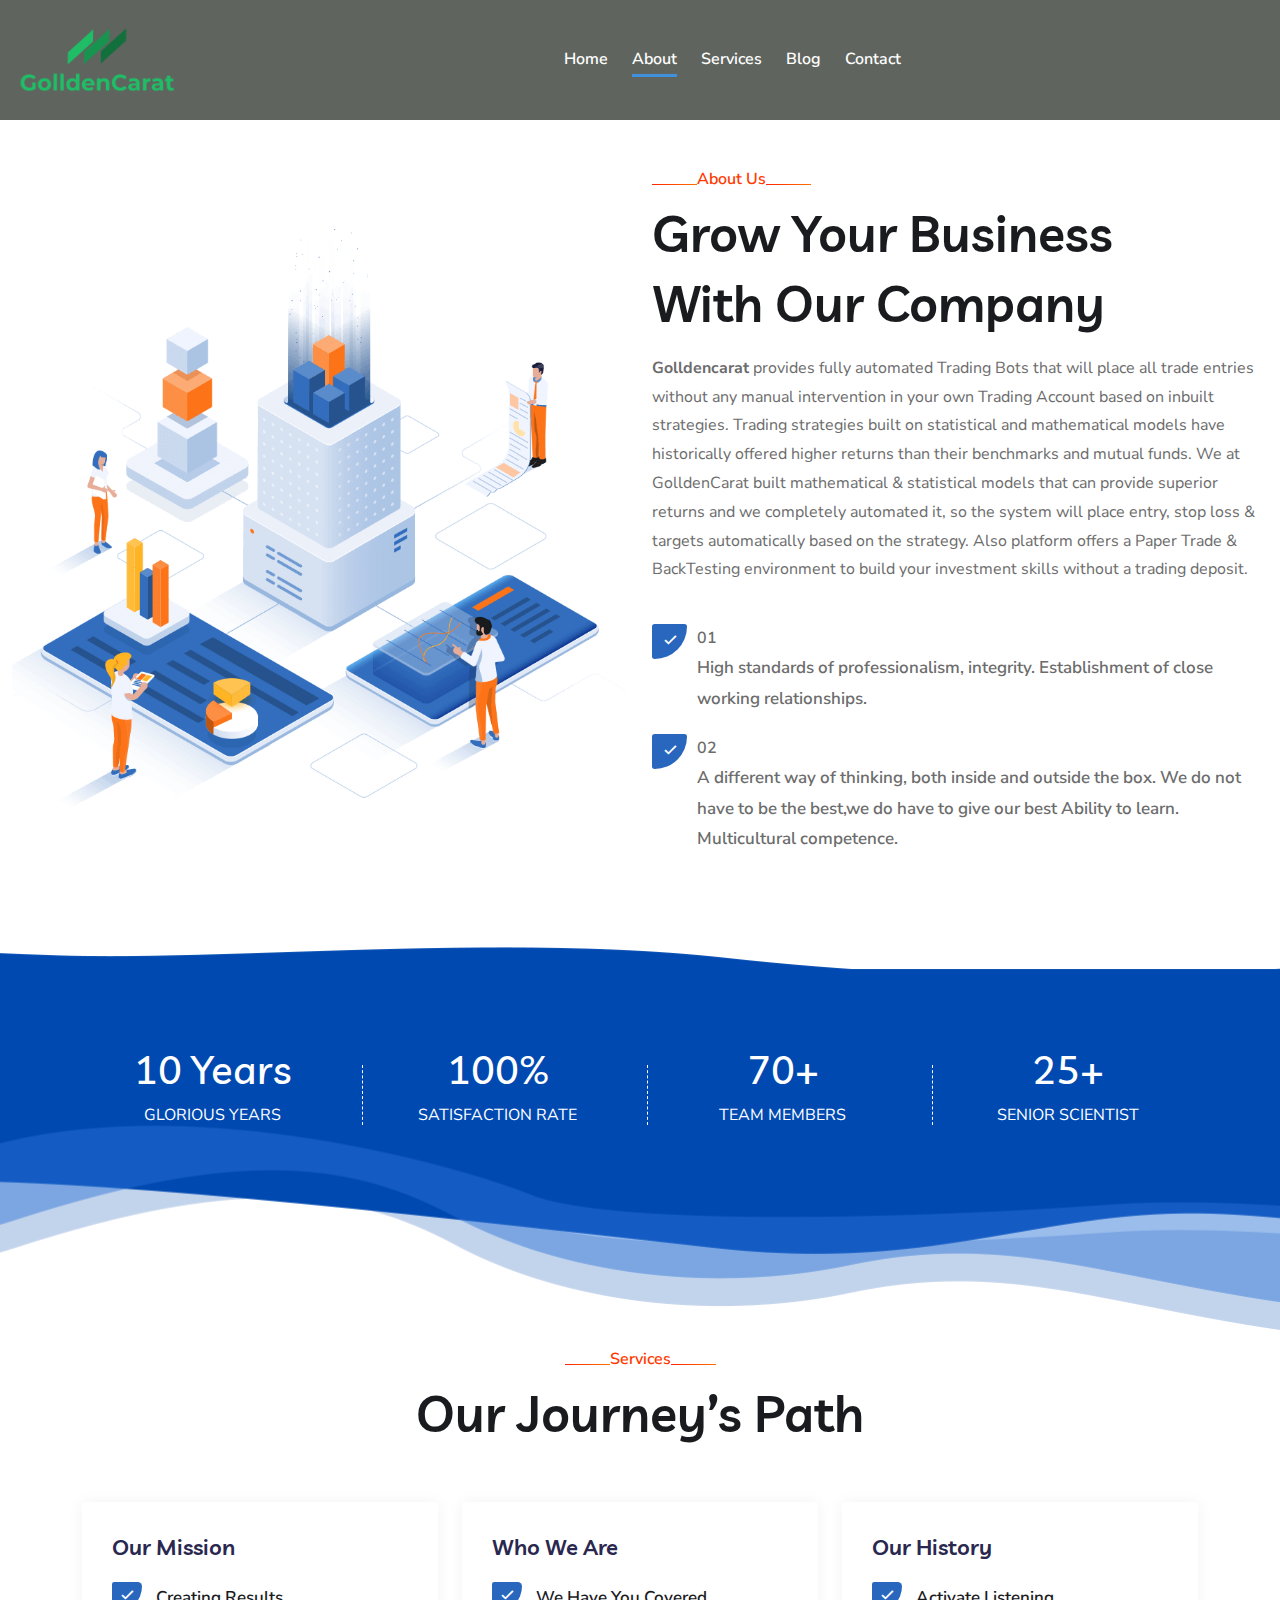
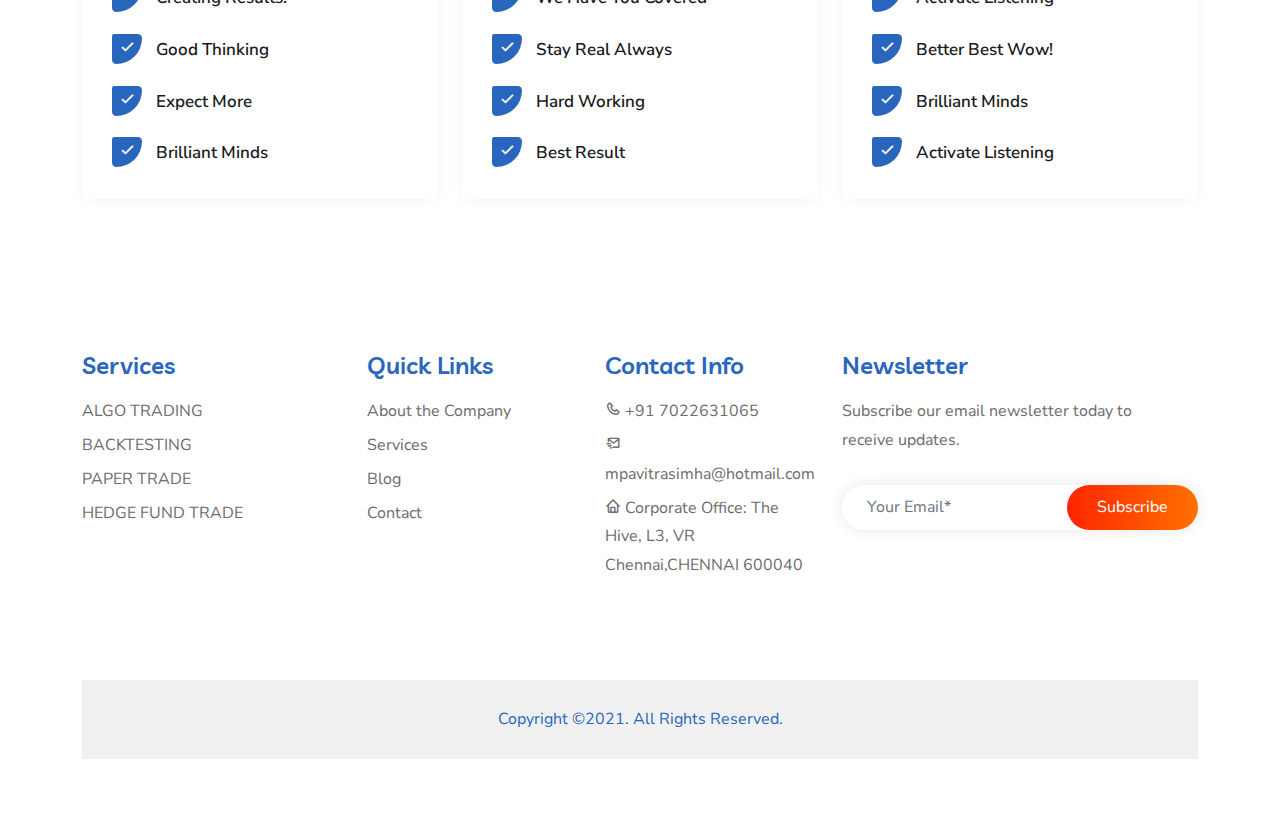
==== about.html @ a8eb546b "finished" ====
<!doctype html>
<html lang="en">

<head>

 <meta charset="UTF-8">
 <meta name="viewport" content="width=device-width, initial-scale=1.0">

 <link rel="stylesheet" href="assets/css/bootstrap.min.css">

 <link rel="stylesheet" href="assets/fonts/flaticon.css">

 <link rel="stylesheet" href="assets/css/boxicons.min.css">

 <link rel="stylesheet" href="assets/css/owl.theme.default.min.css">
 <link rel="stylesheet" href="assets/css/owl.carousel.min.css">

 <link rel="stylesheet" href="assets/css/magnific-popup.css">

 <link rel="stylesheet" href="assets/css/animate.min.css">

 <link rel="stylesheet" href="assets/css/meanmenu.css">

 <link rel="stylesheet" href="assets/css/style.css">

 <link rel="stylesheet" href="assets/css/responsive.css">
 <title>About us | Golldencarat</title>

 <link rel="icon" type="image/png" href="assets/img/favicon.png">

 <style>
  .inner-banner .inner-title{
   padding-top: 180px;
  }
  .inner-banner{
   height: 450px !important;
  }
  .main-nav{
   background:#5f655e !important;
   background-color : #5f655e !important;
  }

  .about-widget-area.pt-50.pb-70 {
   padding-top: 165px;
  }
 </style>

</head>
<body>

<div class="preloader">
 <div class="d-table">
  <div class="d-table-cell">
   <div class="spinner"></div>
  </div>
 </div>
</div>


<div class="navbar-area">

 <div class="mobile-nav">
  <a href="index.html" class="logo">
   <img src="assets/images/logo_2.png" alt="Logo">
  </a>
 </div>

 <div class="main-nav nav-bar-two">
  <div class="container-fluid">
   <nav class="container-max-2 navbar navbar-expand-md navbar-light ">
    <a class="navbar-brand" href="index.html">
     <img src="assets/images/logo_2.png" alt="Logo">
    </a>
    <div class="collapse navbar-collapse mean-menu" id="navbarSupportedContent">
     <ul class="navbar-nav m-auto">
      <li class="nav-item">
       <a href="index.html" class="nav-link">Home</a>
      </li>
      <li class="nav-item">
       <a href="about.html" class="nav-link active">
        About
       </a>
      </li>
      <li class="nav-item">
       <a href="services.html" class="nav-link">
        Services
       </a>
      </li>
      <li class="nav-item">
       <a href="#" class="nav-link">
        Blog
       </a>
      </li>
      <li class="nav-item">
       <a href="contact.html" class="nav-link">
        Contact
       </a>
      </li>
     </ul>

    </div>
   </nav>
  </div>
 </div>

</div>


<div class="about-widget-area pt-50 pb-70">
 <div class="container-fluid">
  <div class="row align-items-center">
   <div class="col-lg-6">
    <div class="about-widget-img">
     <img src="assets/img/about/about-img4.png" alt="">
    </div>
   </div>
   <div class="col-lg-6">
    <div class="about-widget-content">
     <div class="section-title">
      <span class="sp-before sp-after">About Us</span>
      <h2>Grow Your Business With Our Company</h2>
     </div>
     <p><b>Golldencarat</b> provides fully automated Trading Bots that will place all trade entries without any manual intervention in your own Trading Account based on inbuilt strategies. Trading strategies built on statistical and mathematical models have historically offered higher returns than their benchmarks and mutual funds. We at GolldenCarat built mathematical & statistical models that can provide superior returns and we completely automated it, so the system will place entry, stop loss & targets automatically based on the strategy. Also platform offers a Paper Trade & BackTesting environment to build your investment skills without a trading deposit.</p>
     <div class="about-widget-list">
      <ul>
       <li>
        <i class='bx bx-check'></i>
        <span>01</span>
        <p>
         High standards of professionalism, integrity. Establishment
         of close working relationships.
        </p>
       </li>
       <li>
        <i class='bx bx-check'></i>
        <span>02</span>
        <p>
         A different way of thinking, both inside and outside the
         box. We do not have to be the best,we do have to give our best
         Ability to learn. Multicultural competence.
        </p>
       </li>
      </ul>
     </div>

    </div>
   </div>
  </div>
 </div>
</div>


<div class="counter-area-two pt-100">
 <div class="container">
  <div class="row">
   <div class="col-lg-3 col-sm-6 col-md-3">
    <div class="counter-card">
     <h3>10 Years</h3>
     <p>GLORIOUS YEARS</p>
    </div>
   </div>
   <div class="col-lg-3 col-sm-6 col-md-3">
    <div class="counter-card">
     <h3>100%</h3>
     <p>SATISFACTION RATE</p>
    </div>
   </div>
   <div class="col-lg-3 col-sm-6 col-md-3">
    <div class="counter-card">
     <h3>70+</h3>
     <p>TEAM MEMBERS</p>
    </div>
   </div>
   <div class="col-lg-3 col-sm-6 col-md-3">
    <div class="counter-card">
     <h3>25+</h3>
     <p>SENIOR SCIENTIST</p>
    </div>
   </div>
  </div>
 </div>

</div>


<div class="service-list-area pt-70 pb-70">
 <div class="container">
  <div class="section-title text-center">
   <span class="sp-before sp-after">Services</span>
   <h2>Our Journey’s Path</h2>
  </div>
  <div class="row pt-45">
   <div class="col-lg-4 col-md-6">
    <div class="service-list-content">
     <h3>Our Mission</h3>
     <p></p>
     <ul>
      <li>
       <i class='bx bx-check'></i>
       Creating Results.
      </li>
      <li>
       <i class='bx bx-check'></i>
       Good Thinking
      </li>
      <li>
       <i class='bx bx-check'></i>
       Expect More
      </li>
      <li>
       <i class='bx bx-check'></i>
       Brilliant Minds
      </li>
     </ul>
    </div>
   </div>
   <div class="col-lg-4 col-md-6">
    <div class="service-list-content">
     <h3>Who We Are</h3>
     <p></p>
     <ul>
      <li>
       <i class='bx bx-check'></i>
       We Have You Covered
      </li>
      <li>
       <i class='bx bx-check'></i>
       Stay Real Always
      </li>
      <li>
       <i class='bx bx-check'></i>
       Hard Working
      </li>
      <li>
       <i class='bx bx-check'></i>
       Best Result
      </li>
     </ul>
    </div>
   </div>
   <div class="col-lg-4 col-md-6 offset-md-3 offset-lg-0">
    <div class="service-list-content">
     <h3>Our History</h3>
     <p></p>
     <ul>
      <li>
       <i class='bx bx-check'></i>
       Activate Listening
      </li>
      <li>
       <i class='bx bx-check'></i>
       Better Best Wow!
      </li>
      <li>
       <i class='bx bx-check'></i>
       Brilliant Minds
      </li>
      <li>
       <i class='bx bx-check'></i>
       Activate Listening
      </li>
     </ul>
    </div>
   </div>
  </div>
 </div>
</div>

<footer class="footer-area footer-bg pt-50 pb-70">
 <div class="container">
  <div class="footer-midal  pb-70">
   <div class="row">
    <div class="col-lg-3 col-sm-5">
     <div class="footer-widget">
      <h3>Services</h3>
      <ul class="footer-list">
       <li>
        <a href="#">ALGO TRADING</a>
       </li>
       <li>
        <a href="#">BACKTESTING</a>
       </li>
       <li>
        <a href="#">PAPER TRADE</a>
       </li>
       <li>
        <a href="#">HEDGE FUND TRADE</a>
       </li>

      </ul>
     </div>
    </div>
    <div class="col-lg-2 col-sm-7">
     <div class="footer-widget">
      <h3>Quick Links</h3>
      <ul class="footer-list">
       <li>
        <a href="about.html">About the Company</a>
       </li>
       <li>
        <a href="services.html">Services</a>
       </li>
       <li>
        <a href="#">Blog</a>
       </li>
       <li>
        <a href="contact.html">Contact</a>
       </li>

      </ul>
     </div>
    </div>
    <div class="col-lg-3 col-sm-5">
     <div class="footer-widget ps-5">
      <h3>Contact Info</h3>
      <ul class="footer-list">
       <li>
        <a href="tel:7022631065"><span class="bx bx-phone"></span> +91 7022631065</a>
       </li>
       <li>
        <a href="mailto:mpavitrasimha@hotmail.com"><span class="bx bx-mail-send"></span> mpavitrasimha@hotmail.com</a>
       </li>
       <li>
        <a href="#"><span class="bx bx-home"></span> Corporate Office: The Hive, L3, VR Chennai,CHENNAI 600040
        </a>
       </li>

      </ul>
     </div>
    </div>
    <div class="col-lg-4 col-sm-7">
     <div class="footer-widget">
      <h3>Newsletter</h3>
      <p>Subscribe our email newsletter today to receive updates.</p>
      <div class="newsletter-area">
       <form class="newsletter-form" data-toggle="validator" method="POST">
        <input type="email" class="form-control" placeholder="Your Email*" name="EMAIL" required autocomplete="off">
        <button class="default-btn" type="submit">
         Subscribe
        </button>
        <div id="validator-newsletter" class="form-result"></div>
       </form>
      </div>
     </div>
    </div>
   </div>
  </div>
  <div class="copy-right-area">
   <div class="copy-right-text text-center">
    <p>
     Copyright ©2021. All Rights Reserved.
    </p>
   </div>
  </div>
 </div>
</footer>

<script src="assets/js/jquery-3.5.1.slim.min.js"></script>

<script src="assets/js/bootstrap.bundle.min.js"></script>

<script src="assets/js/wow.min.js"></script>

<script src="assets/js/owl.carousel.min.js"></script>

<script src="assets/js/jquery.magnific-popup.min.js"></script>

<script src="assets/js/meanmenu.js"></script>

<script src="assets/js/jquery.ajaxchimp.min.js"></script>

<script src="assets/js/form-validator.min.js"></script>

<script src="assets/js/contact-form-script.js"></script>

<script src="assets/js/custom.js"></script>
</body>

</html>
---- assets/fonts/flaticon.css ----
/*
  	Flaticon icon font: Flaticon
  	Creation date: 06/08/2020 09:46
  	*/

@font-face {
  font-family: "Flaticon";
  src: url("Flaticon.eot");
  src: url("Flaticond41d.eot?#iefix") format("embedded-opentype"),
       url("Flaticon.woff2") format("woff2"),
       url("Flaticon.woff") format("woff"),
       url("Flaticon.ttf") format("truetype"),
       url("Flaticon.svg#Flaticon") format("svg");
  font-weight: normal;
  font-style: normal;
}

@media screen and (-webkit-min-device-pixel-ratio:0) {
  @font-face {
    font-family: "Flaticon";
    src: url("Flaticon.svg#Flaticon") format("svg");
  }
}

[class^="flaticon-"]:before, [class*=" flaticon-"]:before,
[class^="flaticon-"]:after, [class*=" flaticon-"]:after {   
  font-family: Flaticon;
font-style: normal;
}

.flaticon-loupe:before { content: "\f100"; }
.flaticon-contact:before { content: "\f101"; }
.flaticon-curve-arrow:before { content: "\f102"; }
.flaticon-place:before { content: "\f103"; }
.flaticon-vision:before { content: "\f104"; }
.flaticon-category:before { content: "\f105"; }
.flaticon-event:before { content: "\f106"; }
.flaticon-like:before { content: "\f107"; }
.flaticon-position:before { content: "\f108"; }
.flaticon-quote:before { content: "\f109"; }
.flaticon-email:before { content: "\f10a"; }
.flaticon-verify:before { content: "\f10b"; }
.flaticon-left:before { content: "\f10c"; }
.flaticon-arrow:before { content: "\f10d"; }
.flaticon-telephone:before { content: "\f10e"; }
.flaticon-email-1:before { content: "\f10f"; }
.flaticon-left-arrow-1:before { content: "\f110"; }
.flaticon-arrow-1:before { content: "\f111"; }
.flaticon-play-button:before { content: "\f112"; }
.flaticon-confetti:before { content: "\f113"; }
.flaticon-project:before { content: "\f114"; }
.flaticon-customers:before { content: "\f115"; }
.flaticon-financial-advisor:before { content: "\f116"; }
.flaticon-clipboard:before { content: "\f117"; }
.flaticon-ebook:before { content: "\f118"; }
.flaticon-location-pin:before { content: "\f119"; }
.flaticon-banner:before { content: "\f11a"; }
.flaticon-mortgage-loan:before { content: "\f11b"; }
.flaticon-processing:before { content: "\f11c"; }
.flaticon-check:before { content: "\f11d"; }
.flaticon-forward:before { content: "\f11e"; }
.flaticon-phone:before { content: "\f11f"; }
.flaticon-idea:before { content: "\f120"; }
.flaticon-research:before { content: "\f121"; }
.flaticon-headphones:before { content: "\f122"; }
.flaticon-caution:before { content: "\f123"; }
.flaticon-big-data:before { content: "\f124"; }
.flaticon-money:before { content: "\f125"; }
.flaticon-share:before { content: "\f126"; }
.flaticon-tick:before { content: "\f127"; }
.flaticon-planet-earth:before { content: "\f128"; }
.flaticon-price-tag:before { content: "\f129"; }
.flaticon-clock:before { content: "\f12a"; }
.flaticon-pdf-file:before { content: "\f12b"; }
---- assets/css/meanmenu.css ----
.mean-container .mean-bar {
	float: left;
	width: 100%;
	position: absolute;
	background: transparent;
	padding: 20px 0 0;
	z-index: 999;
	border-bottom: 1px solid rgba(0, 0, 0, 0.03);
	height: 55px;
}
.mean-container a.meanmenu-reveal {
	width: 35px;
	height: 30px;
	padding: 12px 15px 0 0;
	position: absolute;
	right: 0;
	cursor: pointer;
	color: #ff3900;
	text-decoration: none;
	font-size: 16px;
	text-indent: -9999em;
	line-height: 22px;
	font-size: 1px;
	display: block;
	font-weight: 700;
}
.mean-container a.meanmenu-reveal span {
    display: block;
    background: #ff3900;
    position: relative;
    height: 4px;
    margin-top: -5px;
    top: 8px;
    border-radius: 3px;
}
.mean-container .mean-nav {
	float: left;
	width: 100%;
	background: #ffffff;
	margin-top: 55px;
}
.mean-container .mean-nav ul {
	padding: 0;
	margin: 0;
	width: 100%;
	border: none;
	list-style-type: none;
}
.mean-container .mean-nav ul li {
	position: relative;
	float: left;
	width: 100%;
}
.mean-container .mean-nav ul li a {
	display: block;
	float: left;
	width: 90%;
	padding: 1em 5%;
	margin: 0;
	text-align: left;
	color: #677294;
	border-top: 1px solid #DBEEFD;
	text-decoration: none;
}
.mean-container .mean-nav ul li a.active {
	color: #000000;
}
.mean-container .mean-nav ul li li a {
	width: 80%;
	padding: 1em 10%;
	color: #677294;
	border-top: 1px solid #DBEEFD;
	opacity: 1;
	filter: alpha(opacity=75);
	text-shadow: none !important;
	visibility: visible;
	text-transform: none;
	font-size: 14px;
}
.mean-container .mean-nav ul li.mean-last a {
	border-bottom: none;
	margin-bottom: 0;
}
.mean-container .mean-nav ul li li li a {
	width: 70%;
	padding: 1em 15%;
}
.mean-container .mean-nav ul li li li li a {
	width: 60%;
	padding: 1em 20%;
}
.mean-container .mean-nav ul li li li li li a {
	width: 50%;
	padding: 1em 25%;
}
.mean-container .mean-nav ul li a:hover {
	background: #252525;
	background: rgba(255,255,255,0.1);
}
.mean-container .mean-nav ul li a.mean-expand {
	margin-top: 3px;
	width: 100%;
	height: 24px;
	padding: 12px !important;
	text-align: right ;
	position: absolute;
	right: 0;
	top: 0;
	z-index: 2;
	font-weight: 700;
	background: transparent;
	border: none !important;
}
.mean-container .mean-push {
	float: left;
	width: 100%;
	padding: 0;
	margin: 0;
	clear: both;
}
.mean-nav .wrapper {
	width: 100%;
	padding: 0;
	margin: 0;
}
/* Fix for box sizing on Foundation Framework etc. */
.mean-container .mean-bar, .mean-container .mean-bar * {
	-webkit-box-sizing: content-box;
	-moz-box-sizing: content-box;
	box-sizing: content-box;
}
.mean-remove {
	display: none !important;
}
.mobile-nav {
    display: none;
}
.mobile-nav.mean-container .mean-nav ul li a.active {
    color: #FF2D55;
}
.main-nav {
    background: #000;
    top: 0;
    left: 0;
    padding-top: 15px;
    padding-bottom: 15px;
    width: 100%;
    z-index: 999;
    height: auto;
}
.mean-nav .dropdown-toggle::after {
	display: none;
}
.navbar-light .navbar-brand, .navbar-light .navbar-brand:hover {
    color: #fff;
    font-weight: bold;
    text-transform: uppercase;
    line-height: 1;
}
.main-nav nav ul {
    padding: 0;
    margin: 0;
    list-style-type: none;
}
.main-nav nav .navbar-nav .nav-item {
    position: relative;
    padding: 15px 0;
}
.main-nav nav .navbar-nav .nav-item a {
    font-weight: 500;
    font-size: 16px;
    text-transform: uppercase;
    color: #ffffff;
    padding-left: 0;
    padding-right: 0;
    padding-top: 0;
    padding-bottom: 0;
    margin-left: 15px;
    margin-right: 15px;
}
.main-nav nav .navbar-nav .nav-item a:hover, 
.main-nav nav .navbar-nav .nav-item a:focus, 
.main-nav nav .navbar-nav .nav-item a.active {
    color: #FF2D55;
}
.main-nav nav .navbar-nav .nav-item:hover a {
    color: #FF2D55;
}
.main-nav nav .navbar-nav .nav-item .dropdown-menu {
    -webkit-box-shadow: 0 0 30px 0 rgba(0, 0, 0, 0.05);
            box-shadow: 0 0 30px 0 rgba(0, 0, 0, 0.05);
    background: #0d1028;
    position: absolute;
    top: 80px;
    left: 0;
    width: 250px;
    z-index: 99;
    display: block;
    padding-top: 20px;
    padding-left: 5px;
    padding-right: 5px;
    padding-bottom: 20px;
    opacity: 0;
    visibility: hidden;
    -webkit-transition: all 0.3s ease-in-out;
    transition: all 0.3s ease-in-out;
}
.main-nav nav .navbar-nav .nav-item .dropdown-menu li {
    position: relative;
    padding: 0;
}
.main-nav nav .navbar-nav .nav-item .dropdown-menu li a {
    font-size: 15px;
    font-weight: 500;
    text-transform: capitalize;
    padding: 9px 15px;
    margin: 0;
    display: block;
    color: #ffffff;
}
.main-nav nav .navbar-nav .nav-item .dropdown-menu li a:hover, 
.main-nav nav .navbar-nav .nav-item .dropdown-menu li a:focus, 
.main-nav nav .navbar-nav .nav-item .dropdown-menu li a.active {
    color: #FF2D55;
}
.main-nav nav .navbar-nav .nav-item .dropdown-menu li .dropdown-menu {
    position: absolute;
    left: -100%;
    top: 0;
    opacity: 0 !important;
    visibility: hidden !important;
}
.main-nav nav .navbar-nav .nav-item .dropdown-menu li:hover .dropdown-menu {
    opacity: 1 !important;
    visibility: visible !important;
    top: -20px !important;
}
.main-nav nav .navbar-nav .nav-item .dropdown-menu li .dropdown-menu li .dropdown-menu {
    position: absolute;
    left: -100%;
    top: 0;
    opacity: 0 !important;
    visibility: hidden !important;
}
.main-nav nav .navbar-nav .nav-item .dropdown-menu li:hover .dropdown-menu li:hover .dropdown-menu {
    opacity: 1 !important;
    visibility: visible !important;
    top: -20px !important;
}
.main-nav nav .navbar-nav .nav-item .dropdown-menu li .dropdown-menu li a {
    color: #ffffff;
    text-transform: capitalize;
}
.main-nav nav .navbar-nav .nav-item .dropdown-menu li .dropdown-menu li a:hover, 
.main-nav nav .navbar-nav .nav-item .dropdown-menu li .dropdown-menu li a:focus, 
.main-nav nav .navbar-nav .nav-item .dropdown-menu li .dropdown-menu li a.active {
    color: #ffffff;
}
.main-nav nav .navbar-nav .nav-item:hover ul {
    opacity: 1;
    visibility: visible;
    top: 100%;
}
.main-nav nav .navbar-nav .nav-item:last-child .dropdown-menu {
    left: auto;
    right: 0;
}

/* Responsive Style */
@media only screen and (max-width: 991px) {
    .mobile-nav {
        display: block;
        position: relative;
    }
    .mobile-nav .logo {
		text-decoration: none;
        position: absolute;
        top: 11px;
        z-index: 999;
        left: 15px;
        color: #fff;
        font-weight: bold;
        text-transform: uppercase;
        font-size: 20px;
    }
    .mean-container .mean-bar {
        background-color: #ffffff;
        padding: 0;
    }
    .mean-container a.meanmenu-reveal {
        padding: 20px 15px 0 0;
        margin-top: -5px;
    }
    .mobile-nav nav .navbar-nav {
        height: 300px;
        overflow-y: scroll;
    }
    .mobile-nav nav .navbar-nav .nav-item a i {
        display: none;
    }
    .main-nav {
        display: none !important;
    }
}
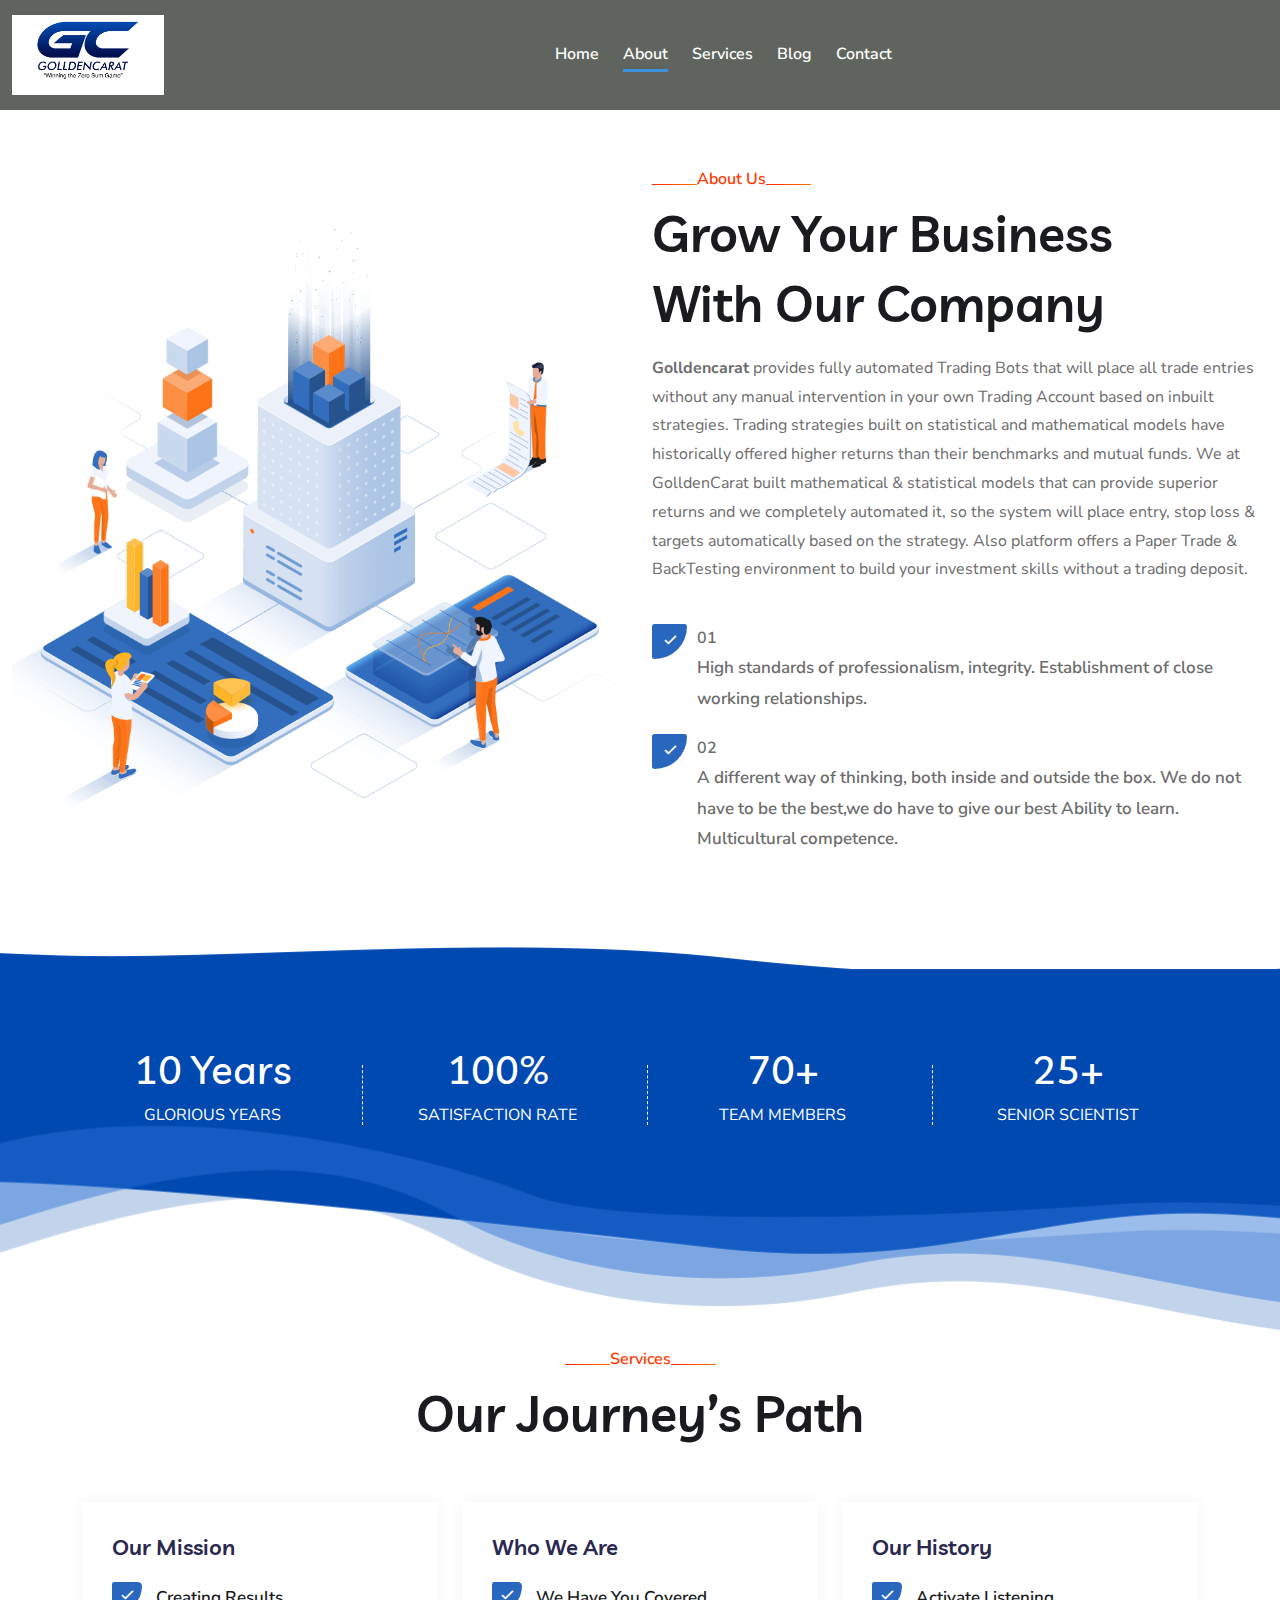
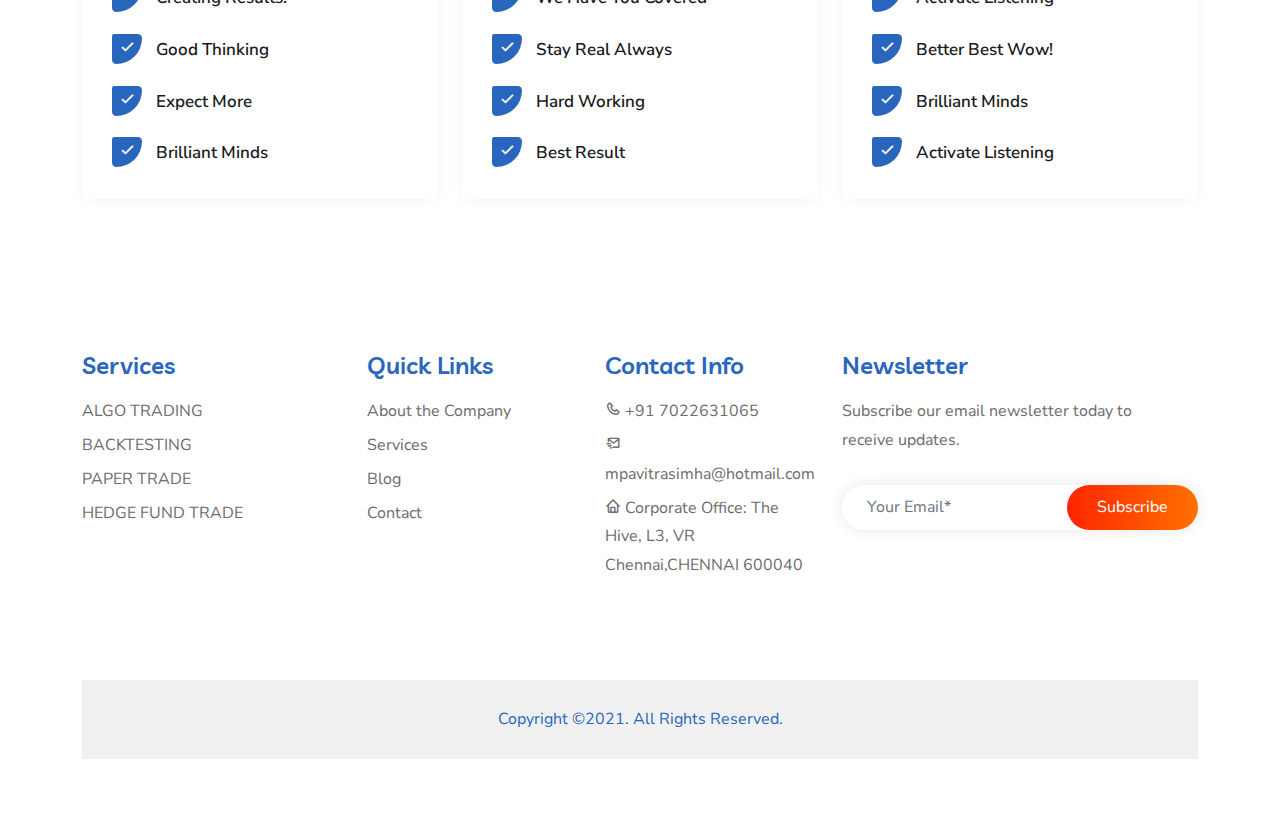
==== commit 0396e394: "logo updated" ====
--- a/about.html
+++ b/about.html
@@ -61,7 +61,7 @@
 
  <div class="mobile-nav">
   <a href="index.html" class="logo">
-   <img src="assets/images/logo_2.png" alt="Logo">
+   <img src="assets/images/logo_2.jpeg" alt="Logo">
   </a>
  </div>
 
@@ -69,7 +69,7 @@
   <div class="container-fluid">
    <nav class="container-max-2 navbar navbar-expand-md navbar-light ">
     <a class="navbar-brand" href="index.html">
-     <img src="assets/images/logo_2.png" alt="Logo">
+     <img src="assets/images/logo_2.jpeg" alt="Logo">
     </a>
     <div class="collapse navbar-collapse mean-menu" id="navbarSupportedContent">
      <ul class="navbar-nav m-auto">
--- a/assets/css/style.css
+++ b/assets/css/style.css
@@ -358,6 +358,7 @@
 .navbar-light .navbar-brand img {
   float: left;
   padding: 10px 0;
+  width: 175px;
 }
 
 .navbar-light .navbar-brand-sticky {
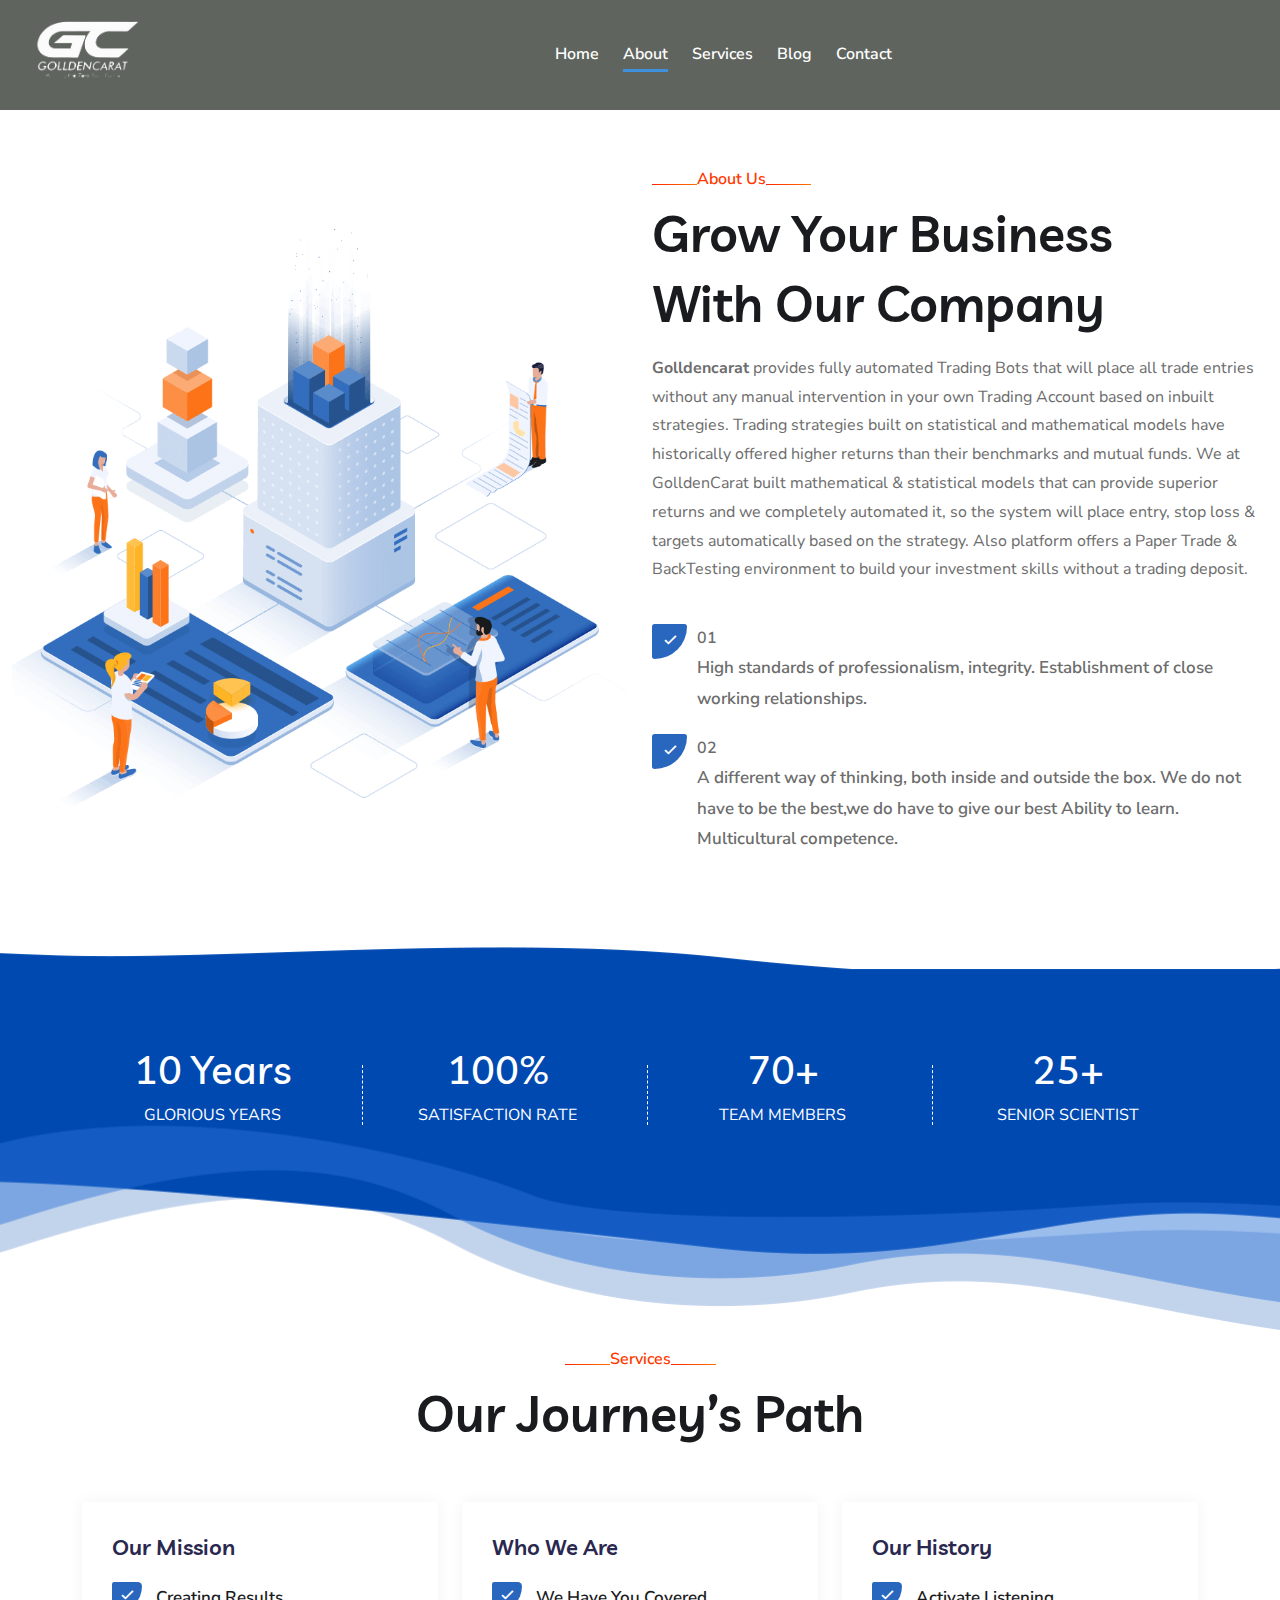
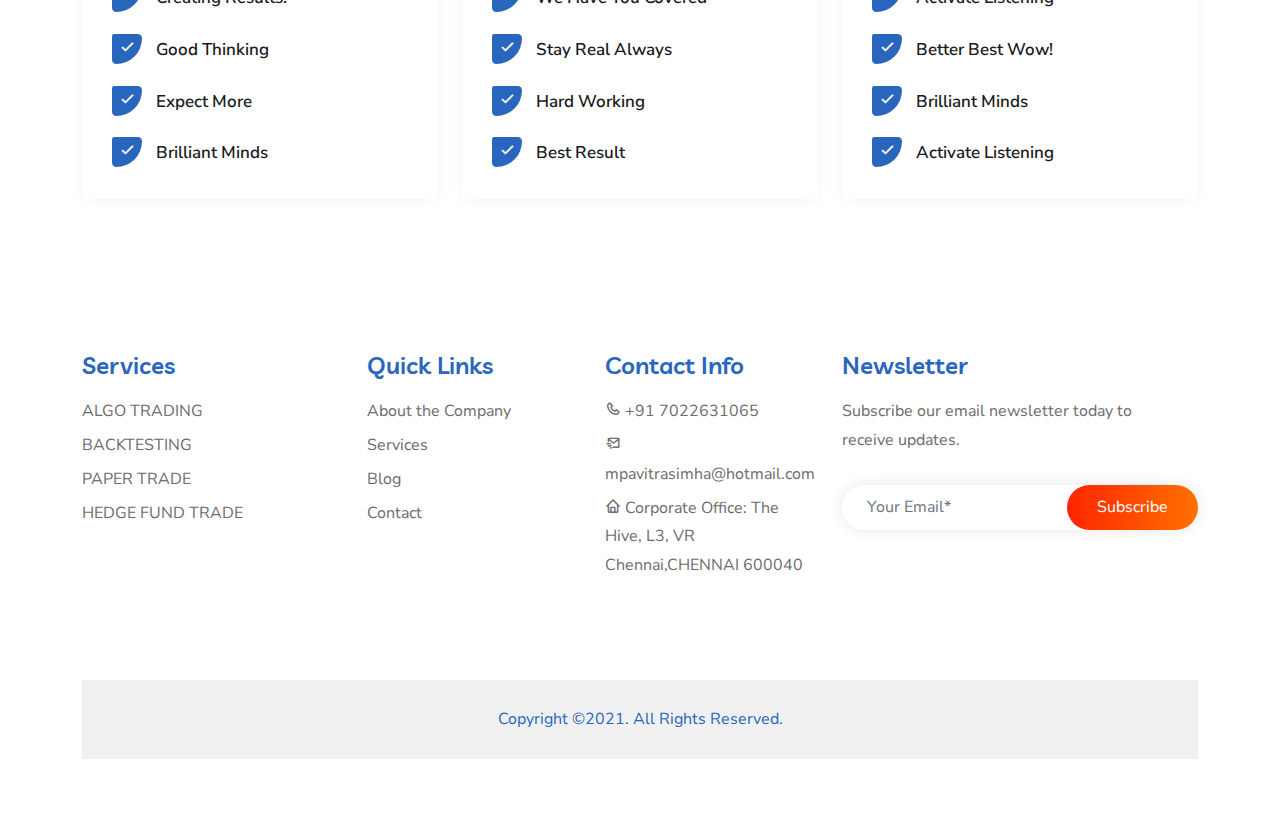
==== commit ca6ce8cb: "images updated" ====
--- a/about.html
+++ b/about.html
@@ -69,7 +69,7 @@
   <div class="container-fluid">
    <nav class="container-max-2 navbar navbar-expand-md navbar-light ">
     <a class="navbar-brand" href="index.html">
-     <img src="assets/images/logo_2.jpeg" alt="Logo">
+     <img src="assets/images/logo_2.png" alt="Logo">
     </a>
     <div class="collapse navbar-collapse mean-menu" id="navbarSupportedContent">
      <ul class="navbar-nav m-auto">
--- a/assets/css/style.css
+++ b/assets/css/style.css
@@ -358,7 +358,7 @@
 .navbar-light .navbar-brand img {
   float: left;
   padding: 10px 0;
-  width: 175px;
+  width: 175px !important;
 }
 
 .navbar-light .navbar-brand-sticky {
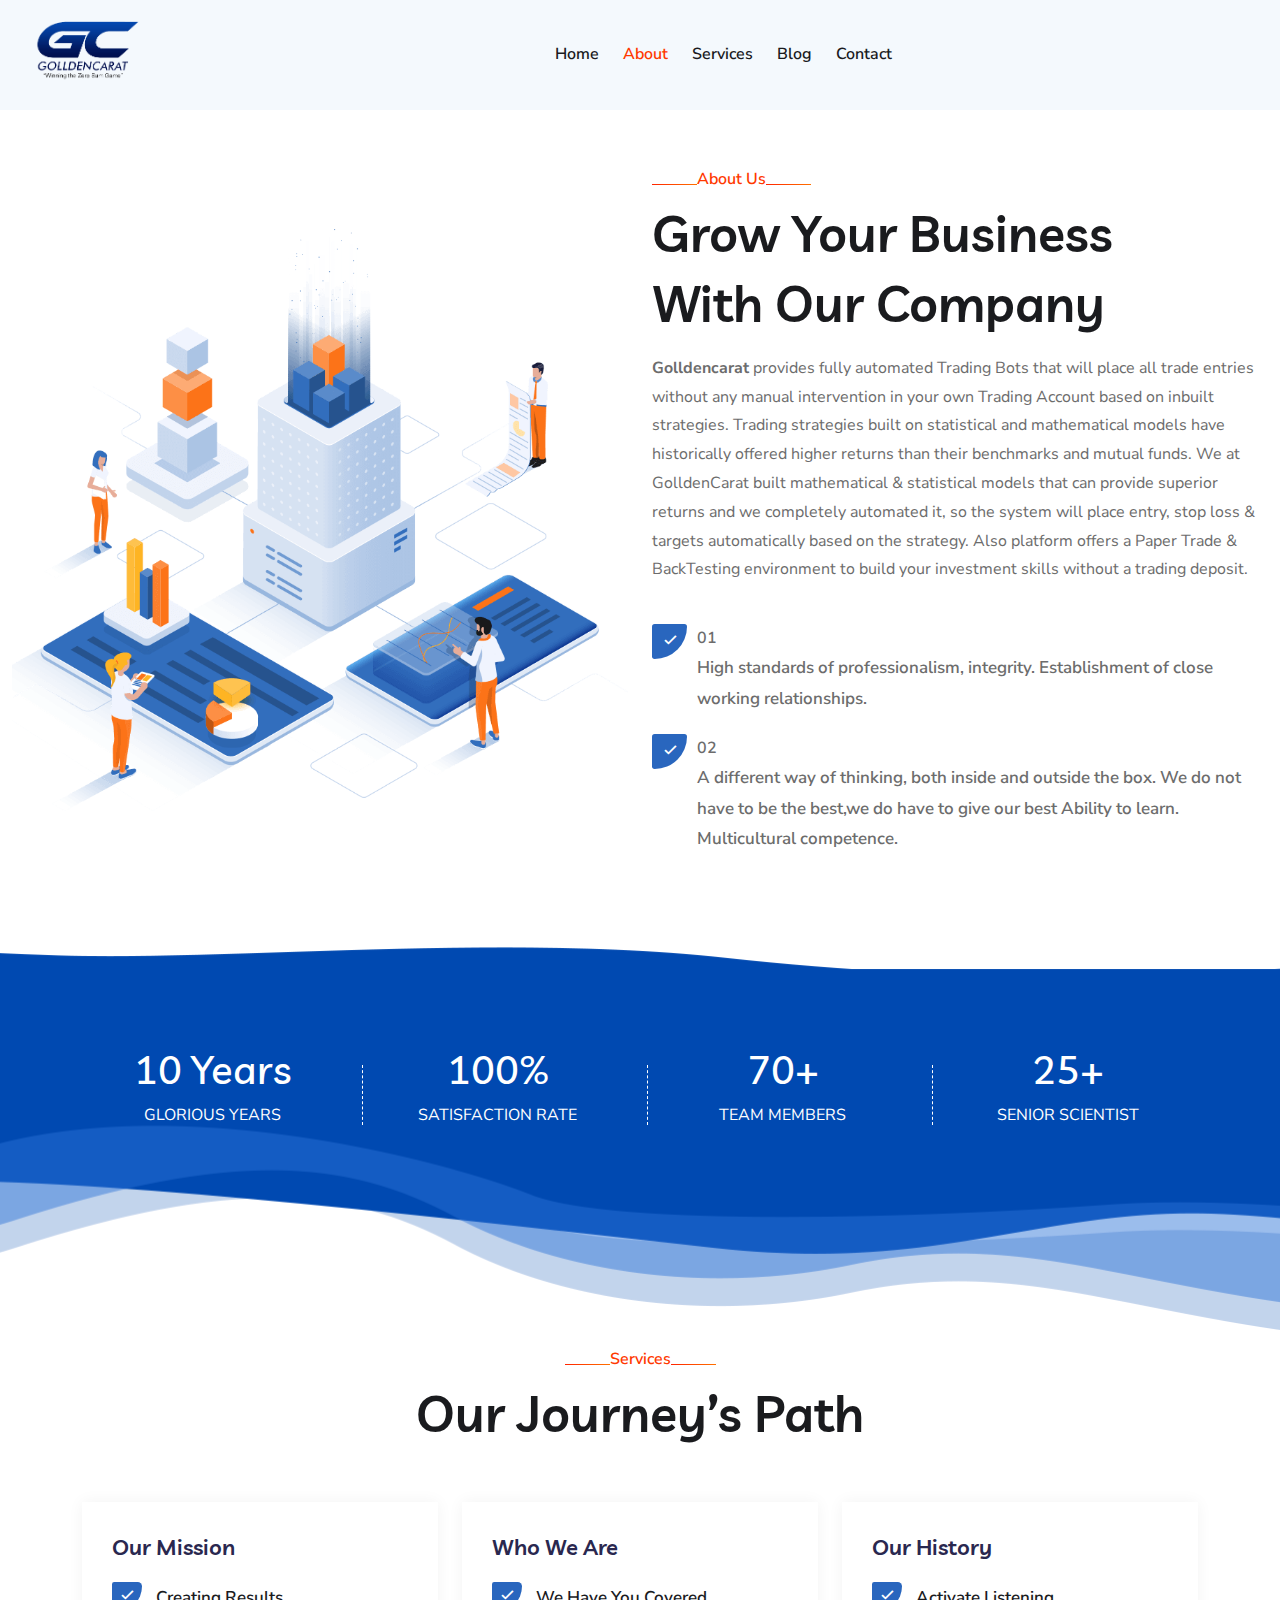
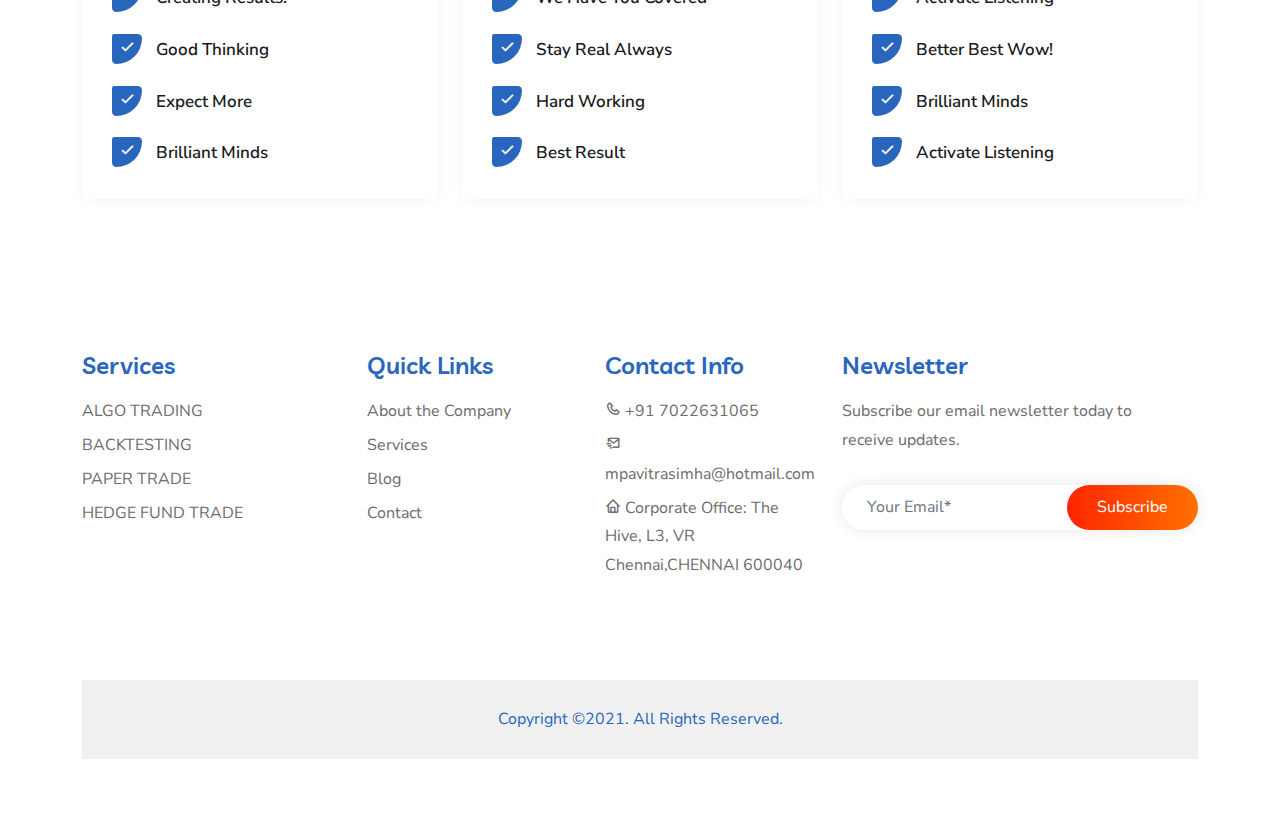
==== commit fb2cdb44: "changes_done" ====
--- a/about.html
+++ b/about.html
@@ -36,8 +36,8 @@
    height: 450px !important;
   }
   .main-nav{
-   background:#5f655e !important;
-   background-color : #5f655e !important;
+   background:#f4f9fd !important;
+   background-color : #f4f9fd !important;
   }
 
   .about-widget-area.pt-50.pb-70 {
@@ -61,11 +61,11 @@
 
  <div class="mobile-nav">
   <a href="index.html" class="logo">
-   <img src="assets/images/logo_2.jpeg" alt="Logo">
+   <img src="assets/images/logo_2.png" alt="Logo">
   </a>
  </div>
 
- <div class="main-nav nav-bar-two">
+ <div class="main-nav">
   <div class="container-fluid">
    <nav class="container-max-2 navbar navbar-expand-md navbar-light ">
     <a class="navbar-brand" href="index.html">
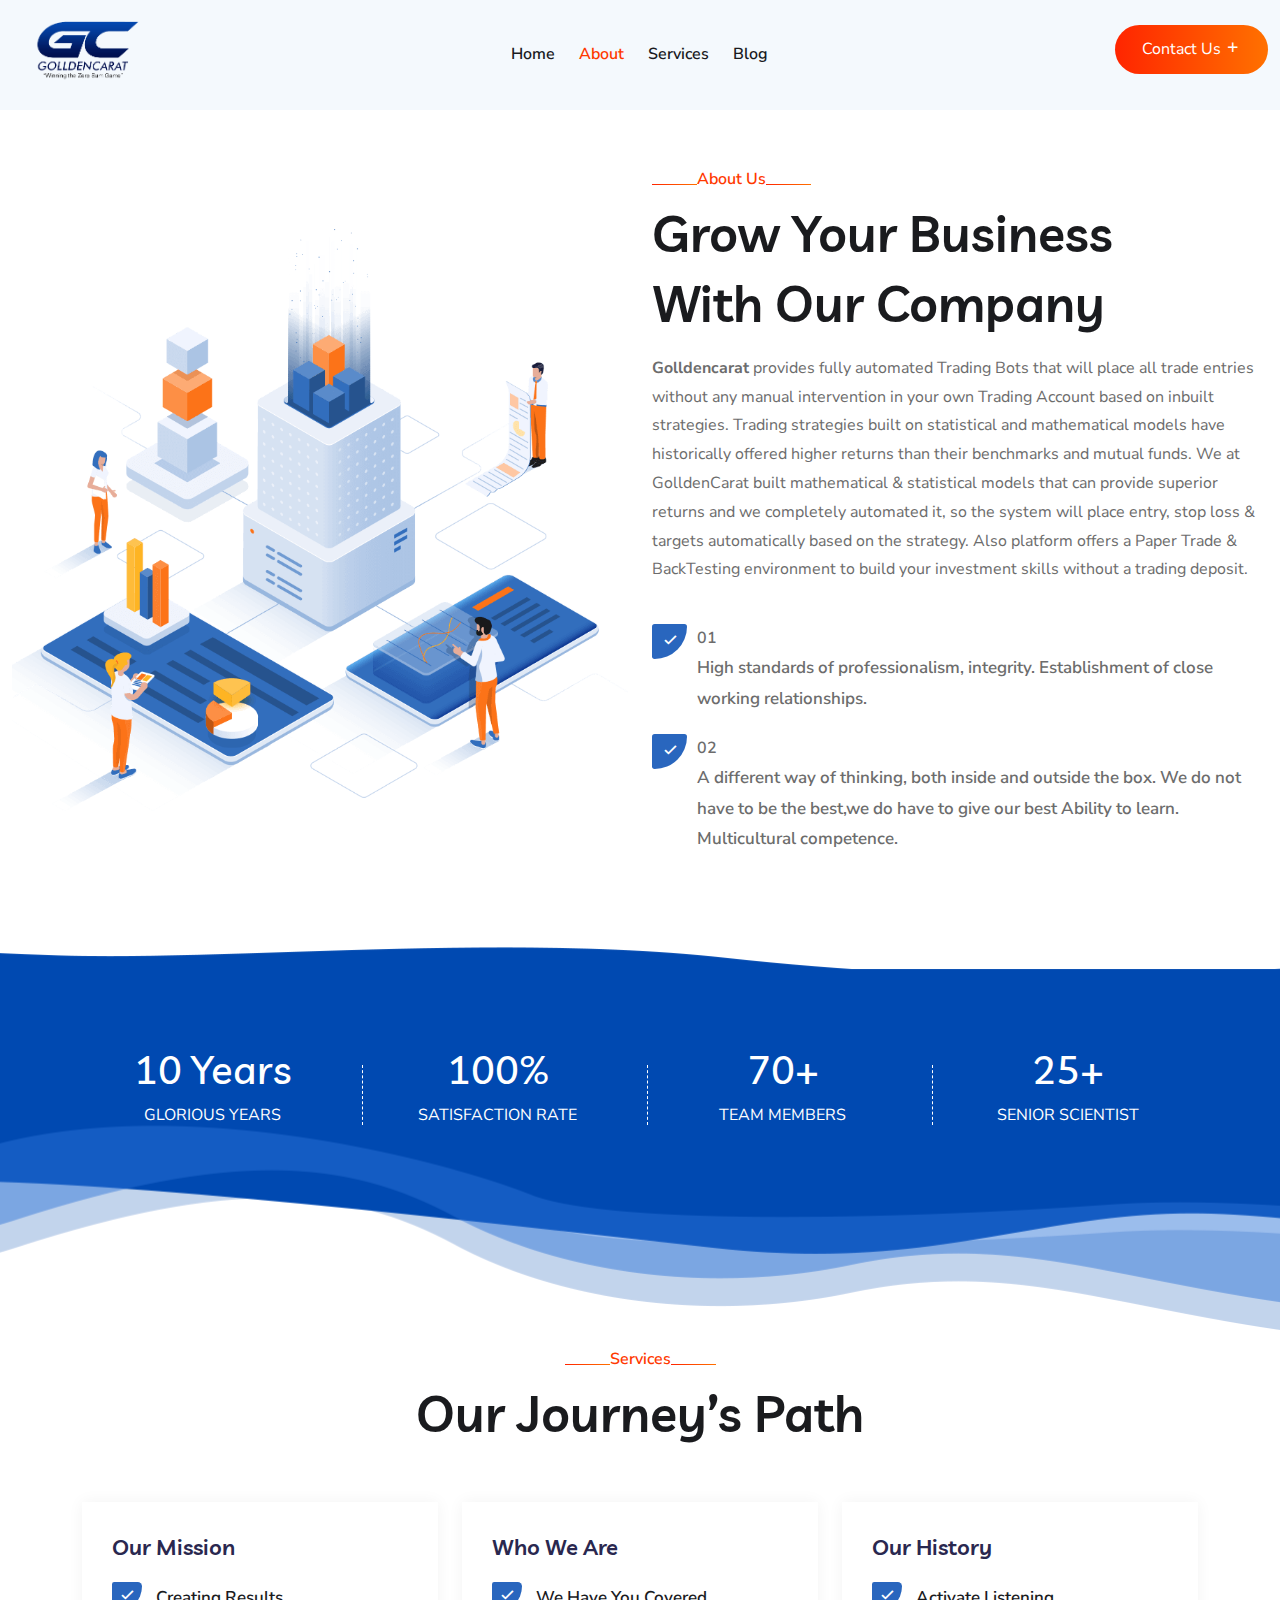
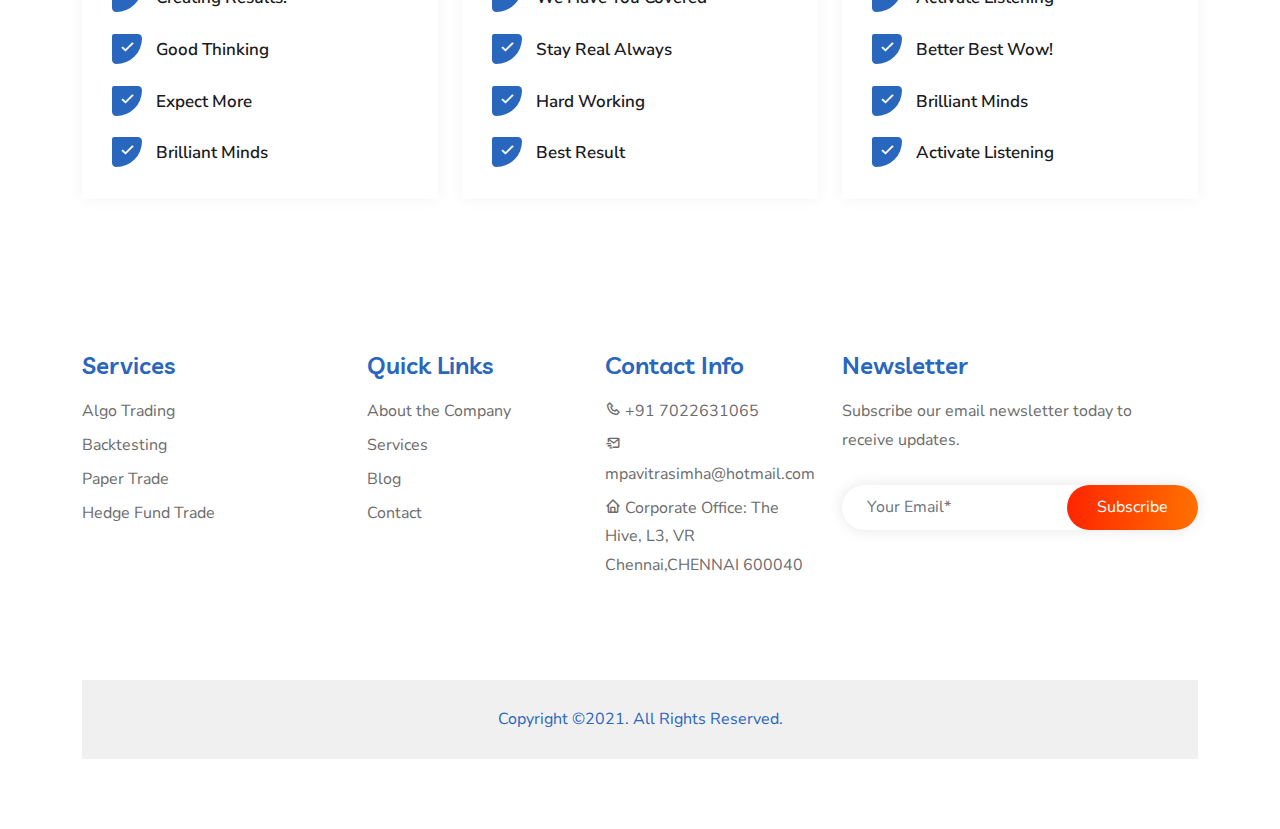
==== commit bd082e23: "change_done_8" ====
--- a/about.html
+++ b/about.html
@@ -91,12 +91,20 @@
         Blog
        </a>
       </li>
-      <li class="nav-item">
-       <a href="contact.html" class="nav-link">
-        Contact
-       </a>
-      </li>
      </ul>
+
+     <div class="side-nav d-in-line align-items-center">
+
+
+      <div class="side-item">
+       <div class="nav-add-btn">
+        <a href="contact.html" class="nav-menu-btn">
+         Contact us
+         <i class='bx bx-plus'></i>
+        </a>
+       </div>
+      </div>
+     </div>
 
     </div>
    </nav>
@@ -275,16 +283,16 @@
       <h3>Services</h3>
       <ul class="footer-list">
        <li>
-        <a href="#">ALGO TRADING</a>
-       </li>
-       <li>
-        <a href="#">BACKTESTING</a>
-       </li>
-       <li>
-        <a href="#">PAPER TRADE</a>
-       </li>
-       <li>
-        <a href="#">HEDGE FUND TRADE</a>
+        <a href="algo_trading.html">Algo Trading</a>
+       </li>
+       <li>
+        <a href="back_testing.html">Backtesting</a>
+       </li>
+       <li>
+        <a href="paper_trading.html">Paper Trade</a>
+       </li>
+       <li>
+        <a href="hedge_fund_trade.html">Hedge Fund Trade</a>
        </li>
 
       </ul>
